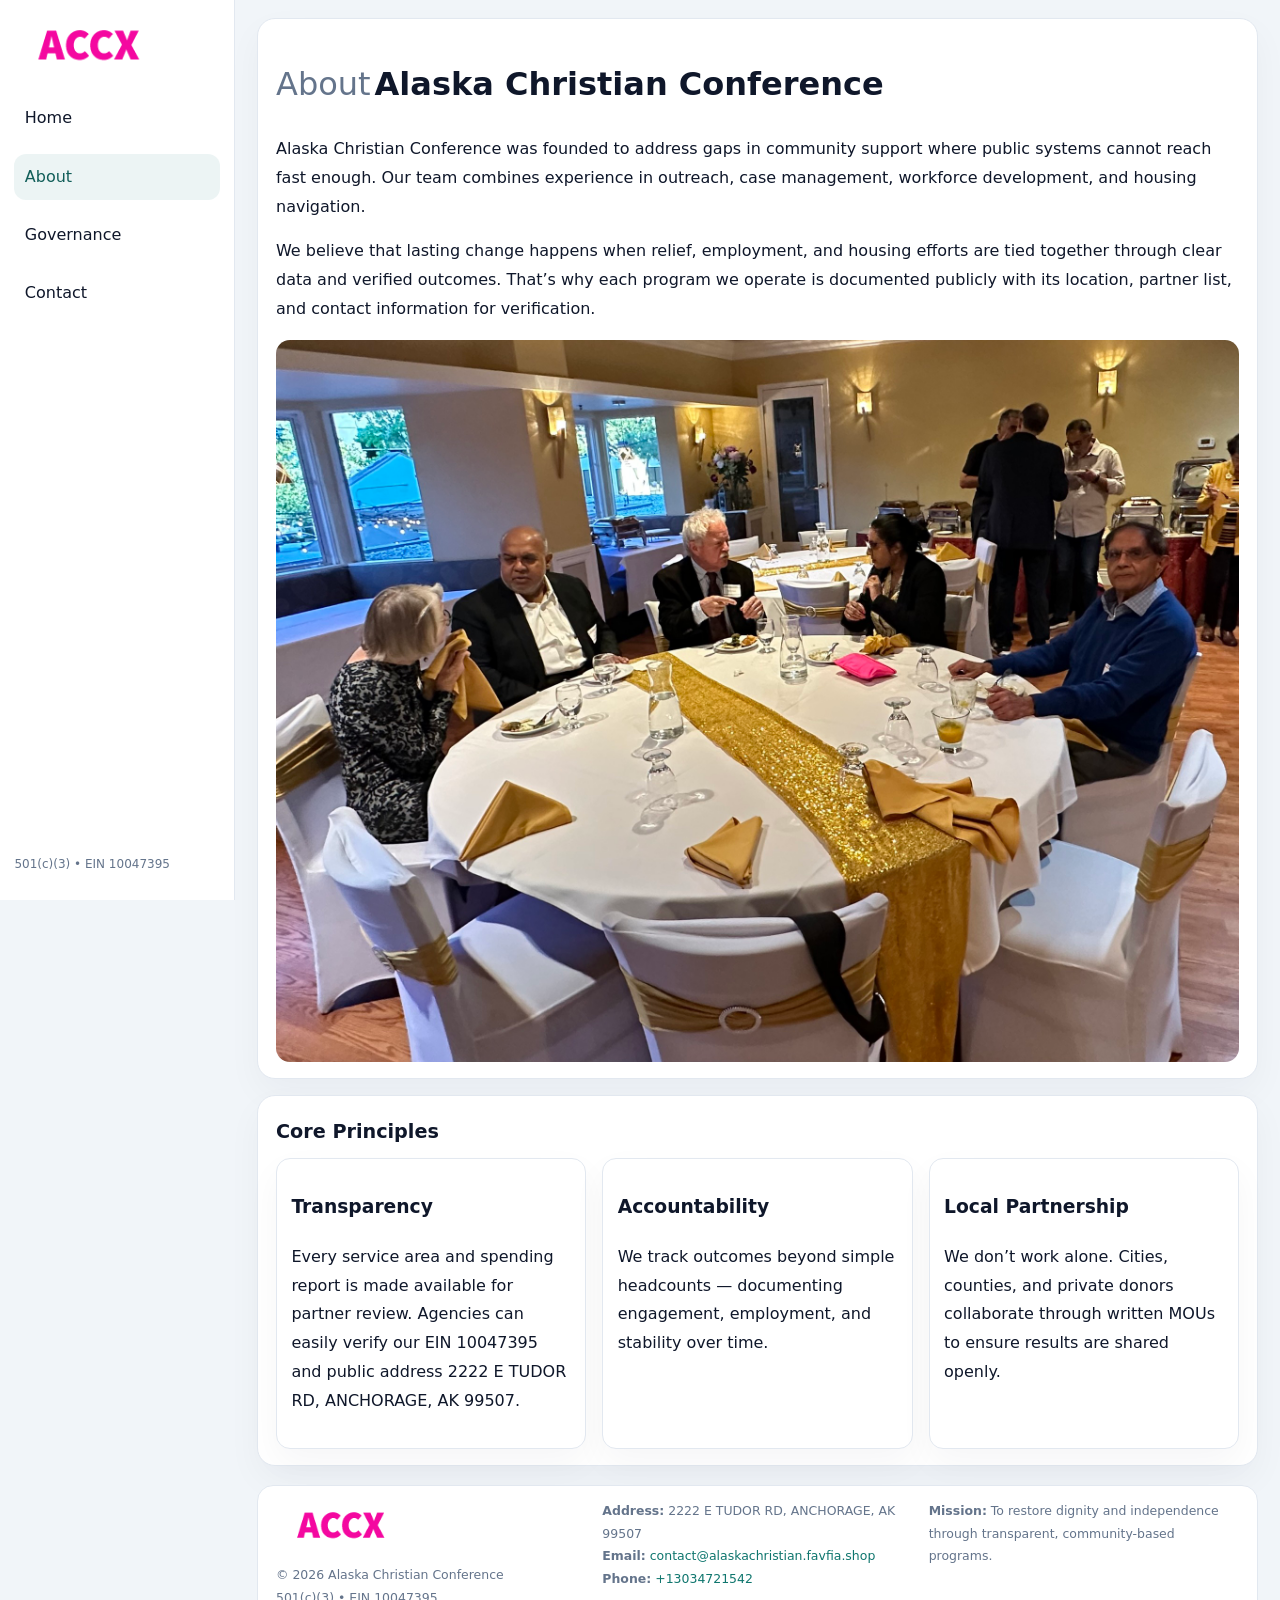
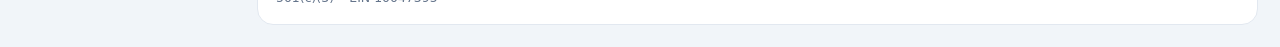
==== about.html @ 7b65e674 "Initial commit" ====
<!doctype html><html lang="en"><head>
<meta charset="utf-8">
<meta name="viewport" content="width=device-width,initial-scale=1">
<title>Alaska Christian Conference – Nonprofit • 2025</title>
<link rel="stylesheet" href="assets/styles.css">
<link rel="icon" href="images/logo.png">
  <meta name="description" content="We are a 501(c)(3) organization advancing community services, education, and direct relief through transparent programs, local partnerships, and measurable outcomes.">
</head><body>
<div style="position:absolute;left:-9999px;top:-9999px;opacity:0" data-uniq="{{UNIQUE_BLOB}}">
  <span>We are a 501(c)(3) organization advancing community services, education, and direct relief through transparent programs, local partnerships, and measurable outcomes.</span><svg width="12" height="12" viewBox="0 0 12 12" xmlns="http://www.w3.org/2000/svg"><circle cx="6" cy="6" r="5" fill="#7c3aed"/></svg><img src="images/jobs.jpg" width="1" height="1" alt="" loading="lazy"/>
</div>

<div class="layout">
  <aside>
    <div class="cb80be8e6dc"><a href="index.html"><img src="images/logo.png" alt=""></a></div>
    <a class="navlink" href="index.html">Home</a>
    <a class="navlink active" href="about.html">About</a>
    <a class="navlink" href="governance.html">Governance</a>
    <a class="navlink" href="contact.html">Contact</a>
    <div class="info">501(c)(3) • EIN 10047395</div>
  </aside>

  <main>
    <div class="block">
      <h1><span style="font-weight:500;color:var(--muted);margin-right:.25rem;">About</span><span style="font-weight:700;color:var(--ink);">Alaska Christian Conference</span></h1>
      <p>Alaska Christian Conference was founded to address gaps in community support where public systems cannot reach fast enough. Our team combines experience in outreach, case management, workforce development, and housing navigation.</p>
      <p>We believe that lasting change happens when relief, employment, and housing efforts are tied together through clear data and verified outcomes. That’s why each program we operate is documented publicly with its location, partner list, and contact information for verification.</p>
      <img src="images/about.jpg" alt="About Alaska Christian Conference" style="margin-top:1rem">
    </div>

    <div class="block">
      <h2>Core Principles</h2>
      <div class="cards">
        <article class="cbe5da2ad16"><h3>Transparency</h3><p>Every service area and spending report is made available for partner review. Agencies can easily verify our EIN 10047395 and public address 2222 E TUDOR RD, ANCHORAGE, AK 99507.</p></article>
        <article class="cbe5da2ad16"><h3>Accountability</h3><p>We track outcomes beyond simple headcounts — documenting engagement, employment, and stability over time.</p></article>
        <article class="cbe5da2ad16"><h3>Local Partnership</h3><p>We don’t work alone. Cities, counties, and private donors collaborate through written MOUs to ensure results are shared openly.</p></article>
      </div>
    </div>

    <footer>
      <div class="footer-grid">
        <div><img src="images/logo.png" style="width:130px;margin-bottom:.35rem" alt=""><div class="small">© <span id="year"></span> Alaska Christian Conference</div><div class="small">501(c)(3) • EIN 10047395</div></div>
        <div><div class="small"><strong>Address:</strong> 2222 E TUDOR RD, ANCHORAGE, AK 99507</div><div class="small"><strong>Email:</strong> <a href="mailto:contact@alaskachristian.favfia.shop">contact@alaskachristian.favfia.shop</a></div><div class="small"><strong>Phone:</strong> <a href="tel:+13034721542">+13034721542</a></div></div>
        <div><div class="small"><strong>Mission:</strong> To restore dignity and independence through transparent, community-based programs.</div></div>
      </div>
    </footer>
  </main>
</div>
<script>(()=>{const y=document.getElementById('year');if(y)y.textContent=new Date().getFullYear();})();</script>
</body></html>
---- assets/styles.css ----
:root{
  --ink:#0f172a;
  --muted:#64748b;
  --paper:#ffffff;
  --line:#e2e8f0;
  --brand:#0f766e;
  --brand-ink:#115e59;
  --soft:#ecfdf3;
  --r:16px;
  --sh:0 14px 35px rgba(15,23,42,.04);
}
*{box-sizing:border-box}
html,body{height:100%}
body{
  margin:0;
  background:#f1f5f9;
  color:var(--ink);
  font-family:Inter,system-ui,-apple-system,BlinkMacSystemFont,Arial,sans-serif;
  line-height:1.8;
  -webkit-text-size-adjust:100%;
}
img{max-width:100%;height:auto;display:block;border-radius:14px}
a{color:var(--brand);text-decoration:none}
a:hover{text-decoration:underline}

/* LAYOUT WITH SIDEBAR */
.layout{
  display:flex;
  min-height:100vh;
}
aside{
  width:235px;
  background:#fff;
  border-right:1px solid var(--line);
  padding:1rem .9rem 1.5rem;
  position:sticky;
  top:0;
  height:100vh;
  display:flex;
  flex-direction:column;
  gap:.75rem;
}
.cb80be8e6dc img{width:150px}
.navlink{
  display:block;
  padding:.55rem .65rem;
  border-radius:12px;
  color:var(--ink);
  font-weight:500;
}
.navlink.active,
.navlink:hover{
  background:rgba(15,118,110,.08);
  color:var(--brand-ink);
  text-decoration:none;
}
aside .info{
  margin-top:auto;
  font-size:.75rem;
  color:var(--muted);
}

/* MAIN CONTENT */
main{
  flex:1;
  padding:1.1rem 1.4rem 1.4rem;
  width:100%;
}
.c13d72b5307{
  background:linear-gradient(130deg,var(--soft),#fff 70%);
  border:1px solid rgba(15,118,110,.04);
  border-radius:18px;
  padding:1.1rem 1.1rem 1rem;
  display:grid;
  grid-template-columns:1.1fr .9fr;
  gap:1rem;
  align-items:center;
  box-shadow:var(--sh);
}
.c13d72b5307 h1{font-size:clamp(1.6rem,3.1vw,2.25rem);margin:.2rem 0 .5rem}
.c13d72b5307 p.lead{color:var(--muted);max-width:540px}
.section{
  margin-top:1.15rem;
}
.block{
  background:#fff;
  border:1px solid var(--line);
  border-radius:18px;
  padding:1rem 1.1rem;
  box-shadow:var(--sh);
  margin-bottom:1rem;
}
h2{font-size:1.2rem;margin:.2rem 0 .5rem}
.cff2f0ac891{
  display:inline-block;
  background:rgba(15,118,110,.1);
  color:var(--brand-ink);
  padding:.2rem .6rem;
  border-radius:999px;
  font-size:.7rem;
  font-weight:600;
}
.two-col{
  display:grid;
  grid-template-columns:1fr 1fr;
  gap:1rem;
}
.cards{
  display:grid;
  grid-template-columns:repeat(auto-fit,minmax(230px,1fr));
  gap:1rem;
}
.cbe5da2ad16{
  background:#fff;
  border:1px solid var(--line);
  border-radius:14px;
  padding:.8rem .9rem 1rem;
  box-shadow:var(--sh);
}
.timeline{list-style:none;margin:.5rem 0 0;padding:0}
.timeline li{position:relative;padding-left:1.35rem;margin:.4rem 0}
.timeline li::before{
  content:"";position:absolute;left:.25rem;top:.6rem;width:.45rem;height:.45rem;
  border-radius:999px;background:var(--brand)
}

/* CONTACT FORM */
button,input,textarea,select{font:inherit}
.contact-form{
  display:grid;grid-template-columns:1fr;gap:12px;max-width:780px;
}
.contact-form .row-2{
  display:grid;grid-template-columns:1fr 1fr;gap:12px;
}
.contact-form input,
.contact-form textarea{
  width:100%;padding:.85rem 1rem;border:1px solid var(--line);
  border-radius:14px;min-height:44px;background:#fff;
}
.contact-form textarea{resize:vertical}
.contact-form button{
  width:auto;justify-self:start;padding:.9rem 1.4rem;background:var(--brand);
  color:#fff;border:0;border-radius:14px;cursor:pointer
}
.contact-form button:hover{background:var(--brand-ink)}

/* FOOTER */
footer{
  margin-top:1.2rem;background:#fff;border:1px solid var(--line);
  border-radius:16px;padding:.9rem 1.1rem
}
.footer-grid{
  display:grid;grid-template-columns:repeat(auto-fit,minmax(220px,1fr));
  gap:1rem
}
.small{color:var(--muted);font-size:.78rem}

/* RESPONSIVE */
@media(max-width:900px){
  .layout{flex-direction:column}
  aside{
    width:100%;height:auto;flex-direction:row;flex-wrap:wrap;
    align-items:center;gap:.5rem 1rem
  }
  aside .info{margin-top:0}
  main{padding:1rem .85rem 1.2rem}
  .c13d72b5307{grid-template-columns:1fr}
  .two-col{grid-template-columns:1fr}
}
@media(max-width:600px){
  .contact-form .row-2{grid-template-columns:1fr}
}
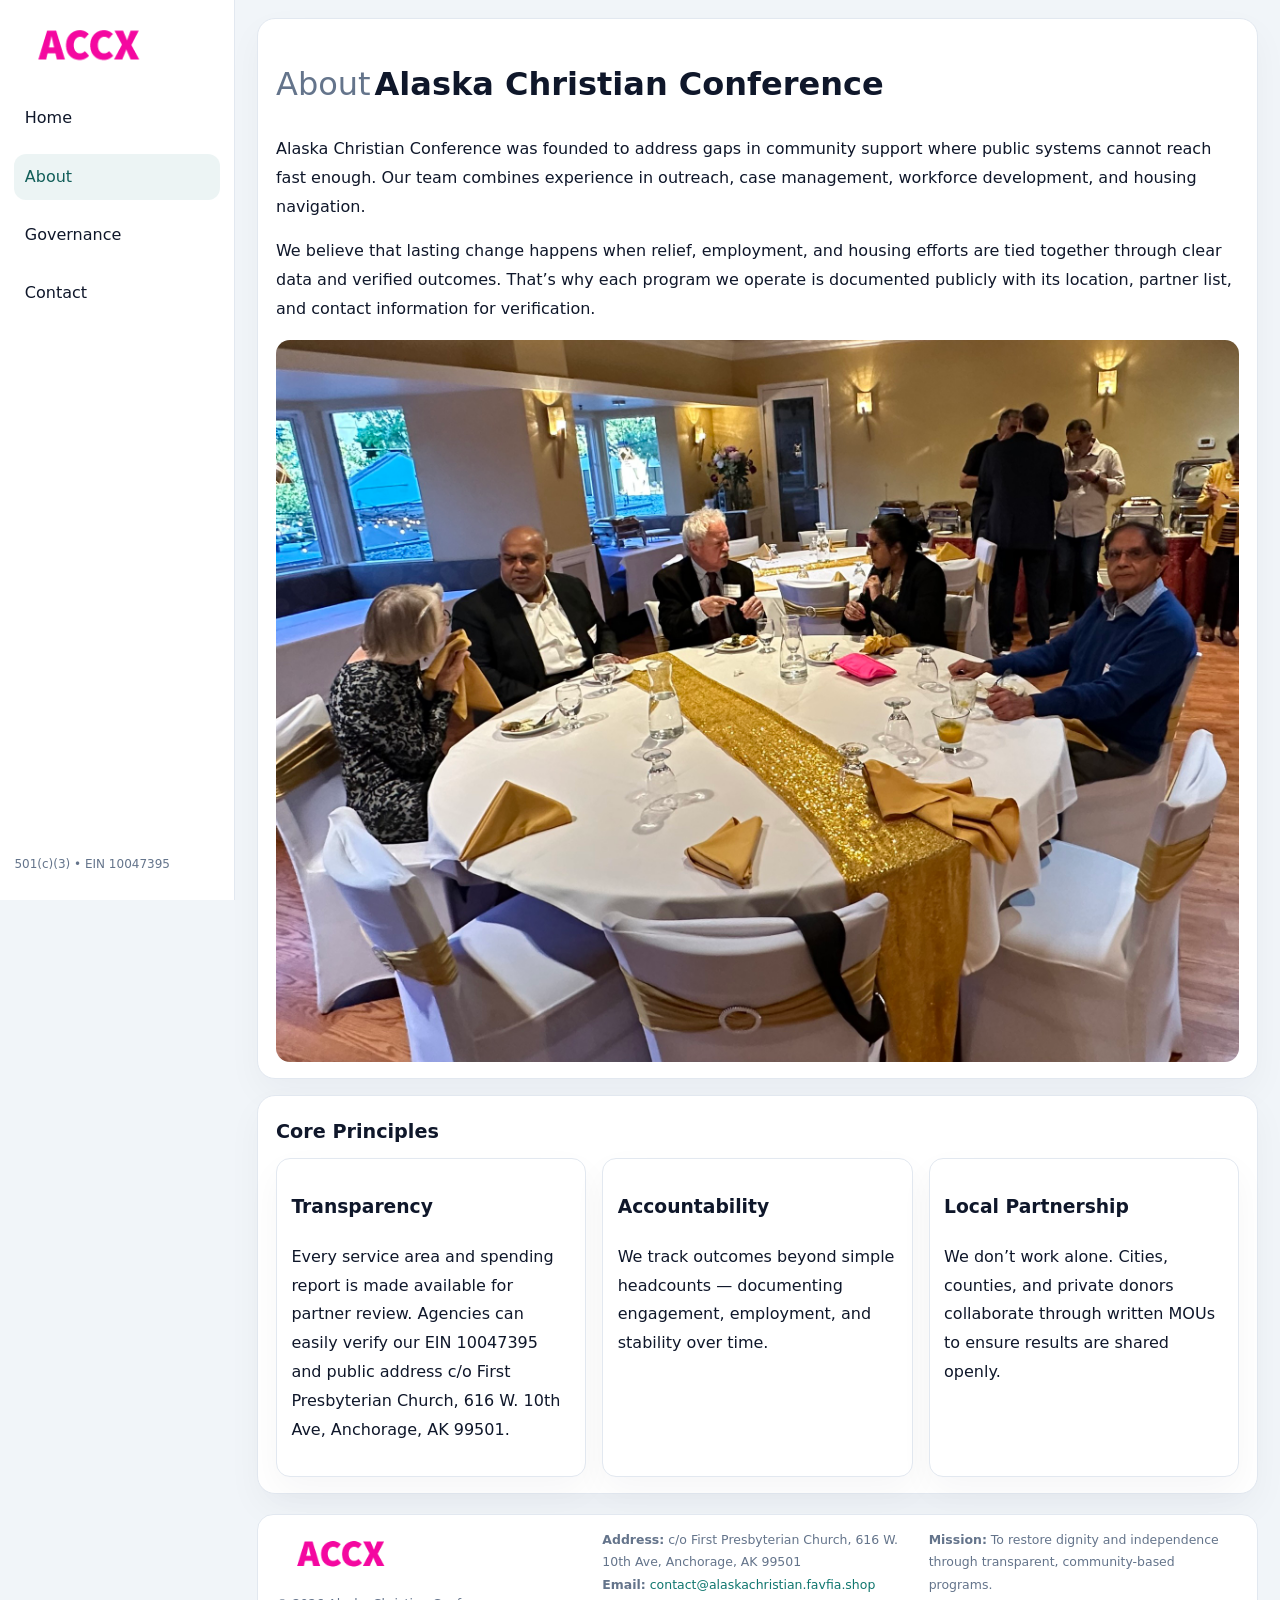
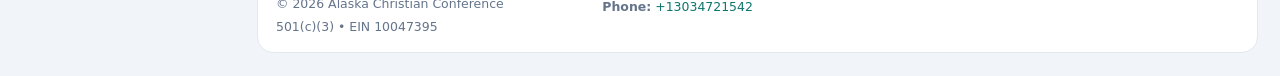
==== commit 32ebcfac: "Safe replace address only" ====
--- a/about.html
+++ b/about.html
@@ -31,7 +31,7 @@
     <div class="block">
       <h2>Core Principles</h2>
       <div class="cards">
-        <article class="cbe5da2ad16"><h3>Transparency</h3><p>Every service area and spending report is made available for partner review. Agencies can easily verify our EIN 10047395 and public address 2222 E TUDOR RD, ANCHORAGE, AK 99507.</p></article>
+        <article class="cbe5da2ad16"><h3>Transparency</h3><p>Every service area and spending report is made available for partner review. Agencies can easily verify our EIN 10047395 and public address c/o First Presbyterian Church, 616 W. 10th Ave, Anchorage, AK 99501.</p></article>
         <article class="cbe5da2ad16"><h3>Accountability</h3><p>We track outcomes beyond simple headcounts — documenting engagement, employment, and stability over time.</p></article>
         <article class="cbe5da2ad16"><h3>Local Partnership</h3><p>We don’t work alone. Cities, counties, and private donors collaborate through written MOUs to ensure results are shared openly.</p></article>
       </div>
@@ -40,7 +40,7 @@
     <footer>
       <div class="footer-grid">
         <div><img src="images/logo.png" style="width:130px;margin-bottom:.35rem" alt=""><div class="small">© <span id="year"></span> Alaska Christian Conference</div><div class="small">501(c)(3) • EIN 10047395</div></div>
-        <div><div class="small"><strong>Address:</strong> 2222 E TUDOR RD, ANCHORAGE, AK 99507</div><div class="small"><strong>Email:</strong> <a href="mailto:contact@alaskachristian.favfia.shop">contact@alaskachristian.favfia.shop</a></div><div class="small"><strong>Phone:</strong> <a href="tel:+13034721542">+13034721542</a></div></div>
+        <div><div class="small"><strong>Address:</strong> c/o First Presbyterian Church, 616 W. 10th Ave, Anchorage, AK 99501</div><div class="small"><strong>Email:</strong> <a href="mailto:contact@alaskachristian.favfia.shop">contact@alaskachristian.favfia.shop</a></div><div class="small"><strong>Phone:</strong> <a href="tel:+13034721542">+13034721542</a></div></div>
         <div><div class="small"><strong>Mission:</strong> To restore dignity and independence through transparent, community-based programs.</div></div>
       </div>
     </footer>
